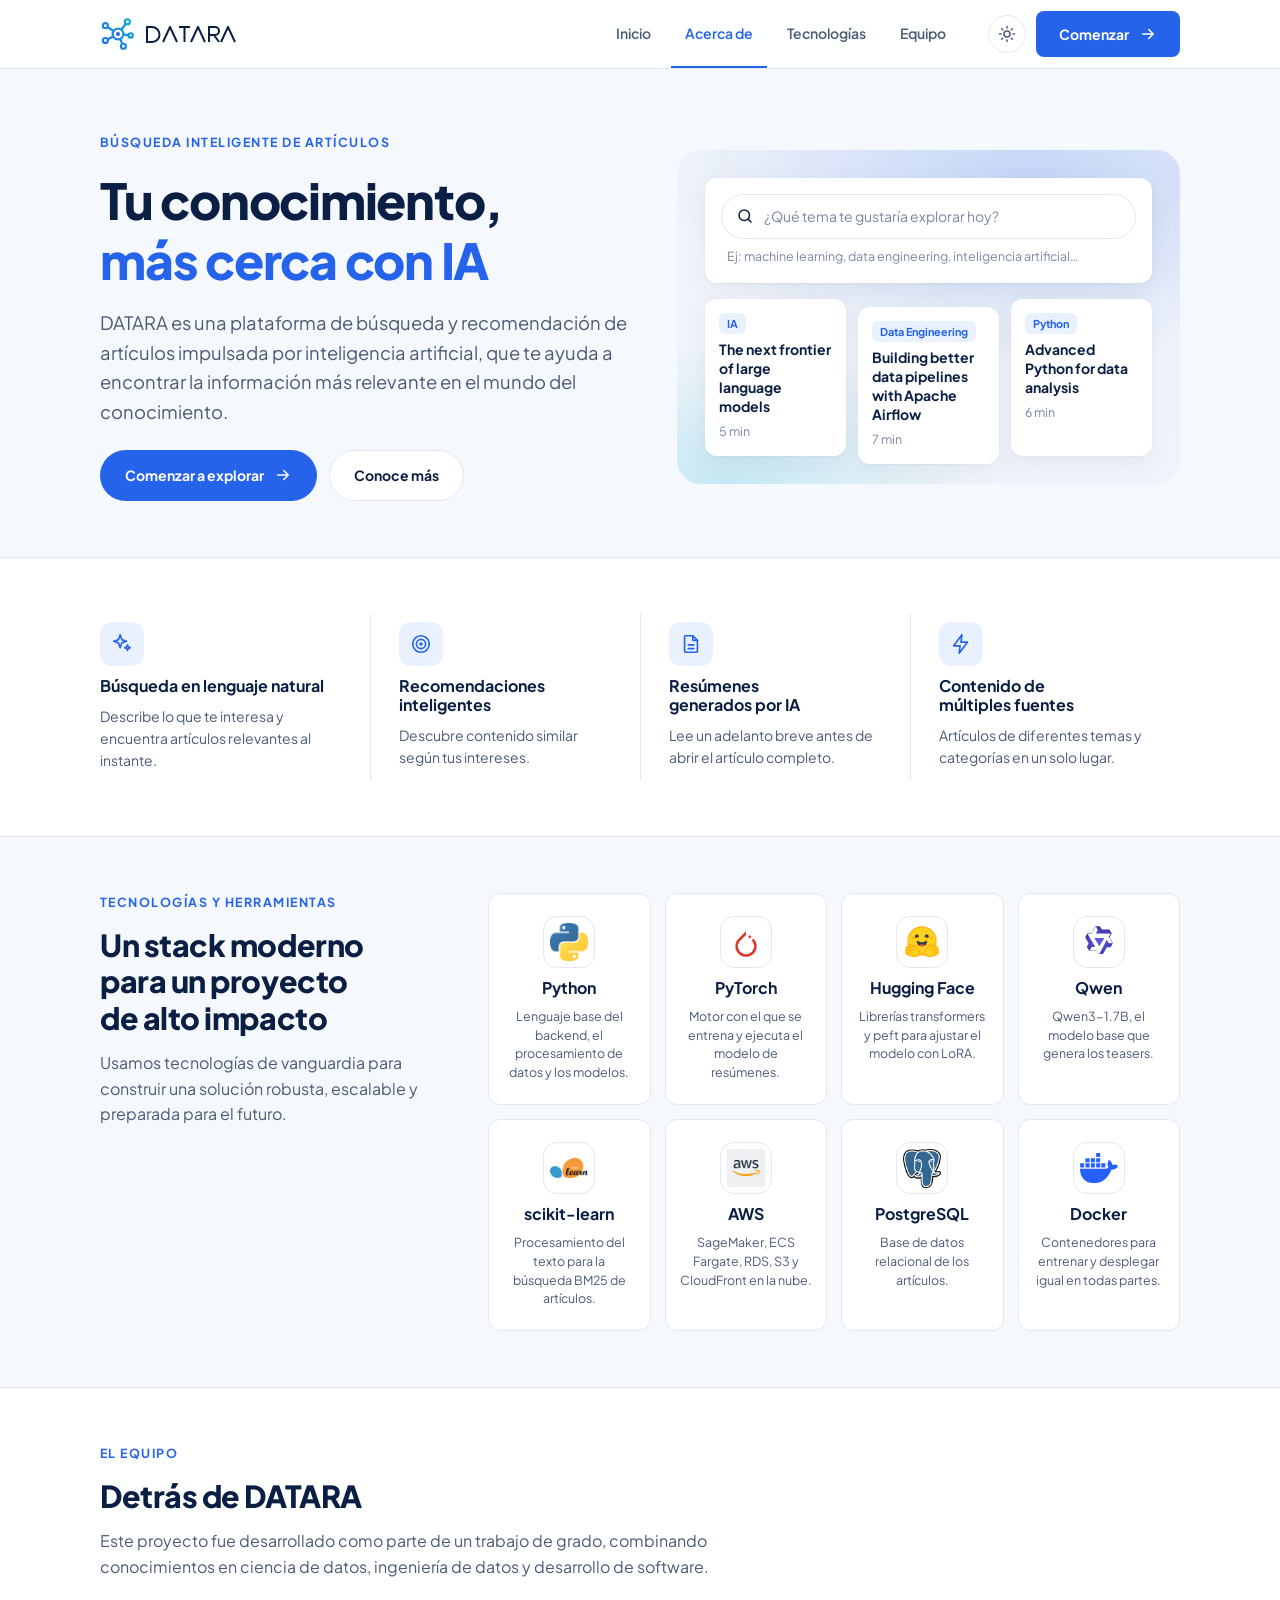
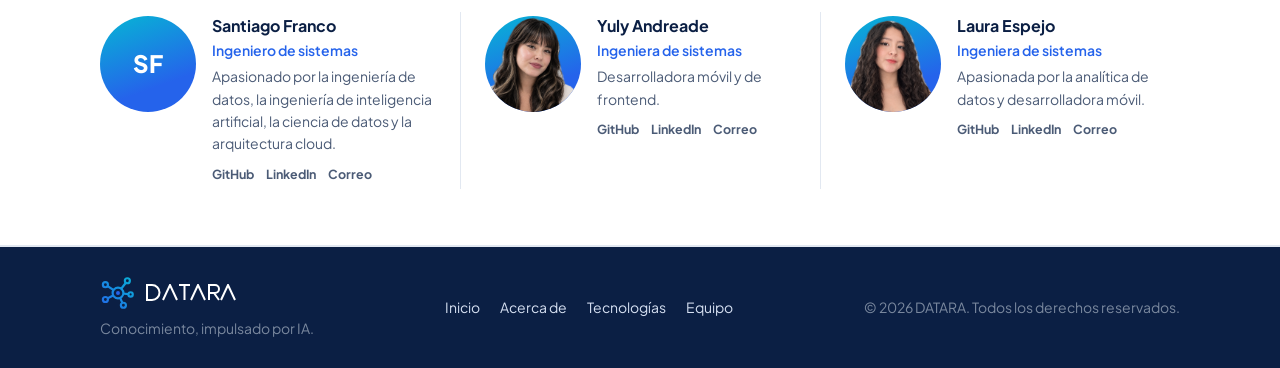
==== frontend/informacion.html @ cdea3075 "Nuevo frontend DATARA conectado a la API y backend adaptado a AWS Frontend (DATARA): - index.html, r" ====
<!doctype html>
<html lang="es">
<head>
  <meta charset="utf-8">
  <meta name="viewport" content="width=device-width, initial-scale=1, viewport-fit=cover">
  <title>DATARA · Más información</title>
  <meta name="description" content="Busca con lenguaje natural y recibe recomendaciones inteligentes basadas en IA.">
  <link rel="icon" href="assets/logo-datara.svg" type="image/svg+xml">
  <link rel="preconnect" href="https://fonts.googleapis.com">
  <link rel="preconnect" href="https://fonts.gstatic.com" crossorigin>
  <link rel="stylesheet" href="https://fonts.googleapis.com/css2?family=Plus+Jakarta+Sans:wght@400;500;600;700;800&display=swap">
  <link rel="stylesheet" href="styles.css?v=20261025-2">
</head>
<body>

  <!-- Degradado del logo (se reutiliza en todos los íconos de marca) -->
  <svg width="0" height="0" style="position:absolute" aria-hidden="true" focusable="false">
    <defs>
      <linearGradient id="datara-grad" gradientUnits="userSpaceOnUse" x1="0" y1="100" x2="100" y2="0">
        <stop offset="0" stop-color="#2563EB"/>
        <stop offset="1" stop-color="#06B6D4"/>
      </linearGradient>
    </defs>
  </svg>

  <!-- ===== Encabezado ===== -->
  <header class="site-header">
    <div class="container site-header__inner">
      <a class="brand" href="index.html" aria-label="DATARA, ir al inicio">
        <svg class="brand__icon" viewBox="0 0 100 100" aria-hidden="true">
          <path class="arm" d="M50 50 L15 27 M50 50 L15 68 M50 50 L65 84 M50 50 L85 54 M50 50 L76 16"/>
          <circle class="node" cx="15" cy="27" r="7"/>
          <circle class="node" cx="15" cy="68" r="7"/>
          <circle class="node" cx="65" cy="84" r="7"/>
          <circle class="node" cx="85" cy="54" r="6"/>
          <circle class="node" cx="76" cy="16" r="7"/>
          <circle class="node" cx="50" cy="50" r="15"/>
          <circle class="core" cx="50" cy="50" r="5.5"/>
        </svg>
        <svg class="brand__word" viewBox="0 0 180 34" aria-hidden="true">
          <path d="M2 2 H12 A15 15 0 0 1 12 32 H2 Z"/>
          <path d="M34 32 L48 2 L62 32"/>
          <path d="M66 2 H88 M77 2 V32"/>
          <path d="M90 32 L104 2 L118 32"/>
          <path d="M126 32 V2 H138 A8 8 0 0 1 138 18 H126 M136 18 L146 32"/>
          <path d="M150 32 L164 2 L178 32"/>
        </svg>
      </a>

      <nav class="info-nav" aria-label="Secciones">
        <a href="index.html">Inicio</a>
        <a href="#acerca" aria-current="page">Acerca de</a>
        <a href="#tecnologias">Tecnologías</a>
        <a href="#equipo">Equipo</a>
      </nav>

      <div class="header-actions">
        <button class="icon-btn" id="themeToggle" type="button" aria-label="Cambiar tema claro u oscuro">
          <svg viewBox="0 0 24 24" fill="none" stroke="currentColor" stroke-width="2" stroke-linecap="round" aria-hidden="true"><circle cx="12" cy="12" r="4"/><path d="M12 2v2M12 20v2M4.9 4.9l1.4 1.4M17.7 17.7l1.4 1.4M2 12h2M20 12h2M4.9 19.1l1.4-1.4M17.7 6.3l1.4-1.4"/></svg>
        </button>
        <a class="btn btn--primary" href="index.html">Comenzar <svg viewBox="0 0 24 24" fill="none" stroke="currentColor" stroke-width="2" stroke-linecap="round" stroke-linejoin="round" aria-hidden="true"><path d="M5 12h14M13 6l6 6-6 6"/></svg></a>
      </div>
    </div>
  </header>

  <main>
    <!-- ===== Hero ===== -->
    <section class="info-hero" id="acerca">
      <div class="container info-hero__grid">
        <div class="info-hero__copy">
          <span class="kicker">Búsqueda inteligente de artículos</span>
          <h1>Tu conocimiento, <span>más cerca con IA</span></h1>
          <p>DATARA es una plataforma de búsqueda y recomendación de artículos impulsada por inteligencia artificial, que te ayuda a encontrar la información más relevante en el mundo del conocimiento.</p>
          <div class="info-hero__cta">
            <a class="btn btn--primary" href="index.html">Comenzar a explorar <svg viewBox="0 0 24 24" fill="none" stroke="currentColor" stroke-width="2" stroke-linecap="round" stroke-linejoin="round" aria-hidden="true"><path d="M5 12h14M13 6l6 6-6 6"/></svg></a>
            <a class="btn btn--outline" href="#tecnologias">Conoce más</a>
          </div>
        </div>

        <div class="preview" aria-hidden="true">
          <div class="preview__search">
            <div class="preview__field"><svg viewBox="0 0 24 24" fill="none" stroke="currentColor" stroke-width="2" stroke-linecap="round" aria-hidden="true"><circle cx="11" cy="11" r="7"/><path d="m20 20-3.5-3.5"/></svg>¿Qué tema te gustaría explorar hoy?</div>
            <span class="preview__hint">Ej: machine learning, data engineering, inteligencia artificial…</span>
          </div>
          <div class="preview__cards">
            <div class="mini-card"><span class="mini-card__tag">IA</span><b>The next frontier of large language models</b><span>5 min</span></div>
            <div class="mini-card"><span class="mini-card__tag">Data Engineering</span><b>Building better data pipelines with Apache Airflow</b><span>7 min</span></div>
            <div class="mini-card"><span class="mini-card__tag">Python</span><b>Advanced Python for data analysis</b><span>6 min</span></div>
          </div>
        </div>
      </div>
    </section>

    <!-- ===== Características ===== -->
    <section class="band band--alt" aria-label="Características">
      <div class="container features">
        <div class="feature">
          <span class="feature__icon"><svg viewBox="0 0 24 24" fill="none" stroke="currentColor" stroke-width="1.8" stroke-linecap="round" stroke-linejoin="round" aria-hidden="true"><path d="M10 2l1.8 5.2L17 9l-5.2 1.8L10 16l-1.8-5.2L3 9l5.2-1.8zM18 13l.9 2.1L21 16l-2.1.9L18 19l-.9-2.1L15 16l2.1-.9z"/></svg></span>
          <h3>Búsqueda en lenguaje natural</h3>
          <p>Describe lo que te interesa y encuentra artículos relevantes al instante.</p>
        </div>
        <div class="feature">
          <span class="feature__icon"><svg viewBox="0 0 24 24" fill="none" stroke="currentColor" stroke-width="1.8" stroke-linecap="round" stroke-linejoin="round" aria-hidden="true"><circle cx="12" cy="12" r="9"/><circle cx="12" cy="12" r="5"/><circle cx="12" cy="12" r="1"/></svg></span>
          <h3>Recomendaciones inteligentes</h3>
          <p>Descubre contenido similar según tus intereses.</p>
        </div>
        <div class="feature">
          <span class="feature__icon"><svg viewBox="0 0 24 24" fill="none" stroke="currentColor" stroke-width="1.8" stroke-linecap="round" stroke-linejoin="round" aria-hidden="true"><path d="M14 3H6a1 1 0 0 0-1 1v16a1 1 0 0 0 1 1h12a1 1 0 0 0 1-1V8z"/><path d="M14 3v5h5M9 13h6M9 17h6"/></svg></span>
          <h3>Resúmenes generados por IA</h3>
          <p>Lee un adelanto breve antes de abrir el artículo completo.</p>
        </div>
        <div class="feature">
          <span class="feature__icon"><svg viewBox="0 0 24 24" fill="none" stroke="currentColor" stroke-width="1.8" stroke-linecap="round" stroke-linejoin="round" aria-hidden="true"><path d="M13 2 4 14h7l-1 8 9-12h-7z"/></svg></span>
          <h3>Contenido de múltiples fuentes</h3>
          <p>Artículos de diferentes temas y categorías en un solo lugar.</p>
        </div>
      </div>
    </section>

    <!-- ===== Tecnologías ===== -->
    <section class="band" id="tecnologias">
      <div class="container band__grid">
        <div class="band__intro">
          <span class="kicker">Tecnologías y herramientas</span>
          <h2>Un stack moderno para un proyecto de alto impacto</h2>
          <p>Usamos tecnologías de vanguardia para construir una solución robusta, escalable y preparada para el futuro.</p>
        </div>
        <div class="tech-grid">
          <div class="tech">
            <span class="tech__logo"><img src="assets/tecnologias/Python-logo-notext.svg.webp" alt="" width="40" height="40" loading="lazy"></span>
            <h3>Python</h3>
            <p>Lenguaje base del backend, el procesamiento de datos y los modelos.</p>
          </div>
          <div class="tech">
            <span class="tech__logo"><img src="assets/tecnologias/pytorch.webp" alt="" width="40" height="40" loading="lazy"></span>
            <h3>PyTorch</h3>
            <p>Motor con el que se entrena y ejecuta el modelo de resúmenes.</p>
          </div>
          <div class="tech">
            <span class="tech__logo"><img src="assets/tecnologias/hugging_face_0.png" alt="" width="40" height="40" loading="lazy"></span>
            <h3>Hugging Face</h3>
            <p>Librerías transformers y peft para ajustar el modelo con LoRA.</p>
          </div>
          <div class="tech">
            <span class="tech__logo"><img src="assets/tecnologias/Qwen_logo.svg.webp" alt="" width="40" height="40" loading="lazy"></span>
            <h3>Qwen</h3>
            <p>Qwen3-1.7B, el modelo base que genera los teasers.</p>
          </div>
          <div class="tech">
            <span class="tech__logo"><img src="assets/tecnologias/Scikit_learn_logo_small.svg.webp" alt="" width="40" height="40" loading="lazy"></span>
            <h3>scikit-learn</h3>
            <p>Procesamiento del texto para la búsqueda BM25 de artículos.</p>
          </div>
          <div class="tech">
            <span class="tech__logo"><img src="assets/tecnologias/aws-logo-png-svg.webp" alt="" width="40" height="40" loading="lazy"></span>
            <h3>AWS</h3>
            <p>SageMaker, ECS Fargate, RDS, S3 y CloudFront en la nube.</p>
          </div>
          <div class="tech">
            <span class="tech__logo"><img src="assets/tecnologias/Postgresql_elephant.svg.webp" alt="" width="40" height="40" loading="lazy"></span>
            <h3>PostgreSQL</h3>
            <p>Base de datos relacional de los artículos.</p>
          </div>
          <div class="tech">
            <span class="tech__logo"><img src="assets/tecnologias/docker-icon-logo.png" alt="" width="40" height="40" loading="lazy"></span>
            <h3>Docker</h3>
            <p>Contenedores para entrenar y desplegar igual en todas partes.</p>
          </div>
        </div>
      </div>
    </section>

    <!-- ===== Equipo ===== -->
    <section class="band band--alt" id="equipo">
      <div class="container band__grid band__grid--stack">
        <div class="band__intro">
          <span class="kicker">El equipo</span>
          <h2>Detrás de DATARA</h2>
          <p>Este proyecto fue desarrollado como parte de un trabajo de grado, combinando conocimientos en ciencia de datos, ingeniería de datos y desarrollo de software.</p>
        </div>
        <div class="team">
          <div class="member">
            <div class="member__photo member__photo--initials" aria-hidden="true">SF</div>
            <div class="member__body">
              <h3>Santiago Franco</h3>
              <span class="member__role">Ingeniero de sistemas</span>
              <p>Apasionado por la ingeniería de datos, la ingeniería de inteligencia artificial, la ciencia de datos y la arquitectura cloud.</p>
              <div class="member__links">
                <a href="#">GitHub</a><a href="#">LinkedIn</a><a href="#">Correo</a>
              </div>
            </div>
          </div>
          <div class="member">
            <div class="member__photo"><img src="assets/equipo/integrante-1.png" alt="Foto de Yuly Andreade" loading="lazy"></div>
            <div class="member__body">
              <h3>Yuly Andreade</h3>
              <span class="member__role">Ingeniera de sistemas</span>
              <p>Desarrolladora móvil y de frontend.</p>
              <div class="member__links">
                <a href="#">GitHub</a><a href="#">LinkedIn</a><a href="#">Correo</a>
              </div>
            </div>
          </div>
          <div class="member">
            <div class="member__photo"><img src="assets/equipo/integrante-2.png" alt="Foto de Laura Espejo" loading="lazy"></div>
            <div class="member__body">
              <h3>Laura Espejo</h3>
              <span class="member__role">Ingeniera de sistemas</span>
              <p>Apasionada por la analítica de datos y desarrolladora móvil.</p>
              <div class="member__links">
                <a href="#">GitHub</a><a href="#">LinkedIn</a><a href="#">Correo</a>
              </div>
            </div>
          </div>
        </div>
      </div>
    </section>
  </main>

  <footer class="site-footer site-footer--dark">
    <div class="container site-footer__inner">
      <div>
      <a class="brand" href="index.html" aria-label="DATARA, ir al inicio">
        <svg class="brand__icon" viewBox="0 0 100 100" aria-hidden="true">
          <path class="arm" d="M50 50 L15 27 M50 50 L15 68 M50 50 L65 84 M50 50 L85 54 M50 50 L76 16"/>
          <circle class="node" cx="15" cy="27" r="7"/>
          <circle class="node" cx="15" cy="68" r="7"/>
          <circle class="node" cx="65" cy="84" r="7"/>
          <circle class="node" cx="85" cy="54" r="6"/>
          <circle class="node" cx="76" cy="16" r="7"/>
          <circle class="node" cx="50" cy="50" r="15"/>
          <circle class="core" cx="50" cy="50" r="5.5"/>
        </svg>
        <svg class="brand__word" viewBox="0 0 180 34" aria-hidden="true">
          <path d="M2 2 H12 A15 15 0 0 1 12 32 H2 Z"/>
          <path d="M34 32 L48 2 L62 32"/>
          <path d="M66 2 H88 M77 2 V32"/>
          <path d="M90 32 L104 2 L118 32"/>
          <path d="M126 32 V2 H138 A8 8 0 0 1 138 18 H126 M136 18 L146 32"/>
          <path d="M150 32 L164 2 L178 32"/>
        </svg>
      </a>
        <p>Conocimiento, impulsado por IA.</p>
      </div>
      <nav class="footer-links" aria-label="Pie de página">
        <a href="index.html">Inicio</a>
        <a href="#acerca">Acerca de</a>
        <a href="#tecnologias">Tecnologías</a>
        <a href="#equipo">Equipo</a>
      </nav>
      <p>© 2026 DATARA. Todos los derechos reservados.</p>
    </div>
  </footer>

  <script src="script.js?v=20261025-2"></script>
</body>
</html>
---- frontend/styles.css ----
/* =========================================================
   DATARA · Intelligent Search & Knowledge Discovery
   Hoja de estilos compartida por todas las páginas
   ========================================================= */

/* ---------- 1. Tokens de marca ---------- */
:root {
  /* Colores de marca */
  --primary: #2563EB;
  --primary-hover: #1D4FD1;
  --navy: #0B1F44;
  --cyan: #06B6D4;
  --gray: #E5E7EB;

  /* Superficies y texto (tema claro) */
  --bg: #F5F8FC;
  --surface: #FFFFFF;
  --surface-2: #F0F4FA;
  --text: #0B1F44;
  --text-2: #4B5B76;
  --text-3: #7A889E;
  --border: #E2E8F1;
  --primary-soft: #EAF1FE;
  --primary-soft-border: #D3E1FC;
  --match: #15803D;
  --match-soft: #E7F6EC;
  --danger: #B91C1C;
  --shadow: 0 1px 2px rgba(11, 31, 68, .04), 0 8px 24px rgba(11, 31, 68, .06);

  /* Tipografía */
  --font: "Plus Jakarta Sans", "Segoe UI", system-ui, -apple-system, sans-serif;
  --fs-xs: .78rem;
  --fs-sm: .875rem;
  --fs-base: 1rem;
  --fs-lg: 1.15rem;
  --fs-xl: 1.4rem;
  --fs-2xl: clamp(1.9rem, 4.2vw, 2.8rem);

  /* Forma */
  --radius-sm: 8px;
  --radius: 12px;
  --radius-lg: 16px;
  --radius-pill: 999px;
  --container: 1120px;
}

/* Tema oscuro: por preferencia del sistema o por el botón */
@media (prefers-color-scheme: dark) {
  :root:not([data-theme="light"]) {
    --bg: #071530;
    --surface: #0D2047;
    --surface-2: #112957;
    --text: #EEF3FB;
    --text-2: #AFBCD4;
    --text-3: #8191AE;
    --border: #1B3366;
    --primary-soft: #14306B;
    --primary-soft-border: #234489;
    --match: #4ADE80;
    --match-soft: #10352A;
    --danger: #F87171;
    --shadow: 0 1px 2px rgba(0, 0, 0, .2), 0 8px 24px rgba(0, 0, 0, .25);
    color-scheme: dark;
  }
}
:root[data-theme="dark"] {
  --bg: #071530;
  --surface: #0D2047;
  --surface-2: #112957;
  --text: #EEF3FB;
  --text-2: #AFBCD4;
  --text-3: #8191AE;
  --border: #1B3366;
  --primary-soft: #14306B;
  --primary-soft-border: #234489;
  --match: #4ADE80;
  --match-soft: #10352A;
  --danger: #F87171;
  --shadow: 0 1px 2px rgba(0, 0, 0, .2), 0 8px 24px rgba(0, 0, 0, .25);
  color-scheme: dark;
}

/* ---------- 2. Base ---------- */
*, *::before, *::after { box-sizing: border-box; }

body {
  margin: 0;
  font-family: var(--font);
  font-size: var(--fs-base);
  line-height: 1.6;
  color: var(--text);
  background: var(--bg);
  -webkit-font-smoothing: antialiased;
}

h1, h2, h3 { margin: 0; line-height: 1.2; text-wrap: balance; color: var(--text); }
p { margin: 0; }
a { color: var(--primary); text-decoration: none; }
a:hover { text-decoration: underline; }
button { font: inherit; cursor: pointer; }
:focus-visible { outline: 3px solid var(--cyan); outline-offset: 2px; border-radius: 6px; }
[hidden] { display: none !important; }

.container {
  width: 100%;
  max-width: var(--container);
  margin: 0 auto;
  padding-left: max(20px, env(safe-area-inset-left, 0px));
  padding-right: max(20px, env(safe-area-inset-right, 0px));
}

.visually-hidden {
  position: absolute; width: 1px; height: 1px; overflow: hidden;
  clip: rect(0 0 0 0); white-space: nowrap;
}

/* ---------- 3. Logo ---------- */
.brand { display: inline-flex; align-items: center; gap: 10px; color: var(--text); }
.brand:hover { text-decoration: none; }
.brand__icon { width: 36px; height: 36px; flex: none; }
.brand__icon .node { fill: var(--surface); stroke: url(#datara-grad); stroke-width: 6; }
.brand__icon .arm { stroke: url(#datara-grad); stroke-width: 6; }
.brand__icon .core { fill: var(--primary); }
.brand__word { height: 17px; width: auto; }
.brand__word path { fill: none; stroke: currentColor; stroke-width: 4; }

/* ---------- 4. Encabezado (reemplaza la barra lateral) ---------- */
.site-header {
  position: sticky;
  top: 0;
  z-index: 20;
  background: color-mix(in srgb, var(--surface) 88%, transparent);
  backdrop-filter: saturate(160%) blur(10px);
  border-bottom: 1px solid var(--border);
}
.site-header__inner {
  display: flex;
  align-items: center;
  gap: 28px;
  min-height: 68px;
}
.main-nav { display: flex; gap: 4px; flex: 1; overflow-x: auto; scrollbar-width: none; }
.main-nav a {
  display: inline-flex; align-items: center; gap: 8px;
  padding: 8px 14px;
  border-radius: var(--radius-sm);
  color: var(--text-2);
  font-size: var(--fs-sm);
  font-weight: 600;
  white-space: nowrap;
}
.main-nav a:hover { background: var(--surface-2); color: var(--text); text-decoration: none; }
.main-nav a[aria-current="page"] { background: var(--primary-soft); color: var(--primary); }
.main-nav svg { width: 17px; height: 17px; }

.header-actions { display: flex; align-items: center; gap: 10px; }
.icon-btn {
  width: 38px; height: 38px;
  display: grid; place-items: center;
  border: 1px solid var(--border);
  border-radius: 50%;
  background: var(--surface);
  color: var(--text-2);
}
.icon-btn:hover { color: var(--primary); border-color: var(--primary-soft-border); }
.icon-btn svg { width: 18px; height: 18px; }
.avatar {
  width: 38px; height: 38px; border-radius: 50%;
  display: grid; place-items: center;
  background: linear-gradient(135deg, var(--primary), var(--cyan));
  color: #FFFFFF;
  font-size: var(--fs-sm);
  font-weight: 700;
}

/* ---------- 5. Hero y buscador ---------- */
.hero { text-align: center; padding-block: 64px 40px; }
.hero__inner { display: flex; flex-direction: column; align-items: center; gap: 18px; }
.eyebrow {
  display: inline-block;
  padding: 4px 12px;
  border-radius: var(--radius-pill);
  background: var(--primary-soft);
  color: var(--primary);
  font-size: var(--fs-xs);
  font-weight: 700;
  letter-spacing: .02em;
}
.hero h1 { font-size: var(--fs-2xl); font-weight: 800; letter-spacing: -.02em; max-width: 18ch; }
.hero h1 span { color: var(--primary); }
.hero__lead { color: var(--text-2); font-size: var(--fs-lg); max-width: 46ch; }

.search {
  display: flex; align-items: center; gap: 10px;
  width: 100%; max-width: 640px;
  padding: 8px 8px 8px 18px;
  background: var(--surface);
  border: 1px solid var(--border);
  border-radius: var(--radius);
  box-shadow: var(--shadow);
}
.search:focus-within { border-color: var(--primary); }
.search svg { width: 20px; height: 20px; color: var(--text-3); flex: none; }
.search input {
  flex: 1; min-width: 0;
  border: 0; outline: 0; background: transparent;
  font: inherit; color: var(--text);
  padding-block: 8px;
}
.search input::placeholder { color: var(--text-3); }
.search--compact { max-width: none; box-shadow: none; }

.btn {
  display: inline-flex; align-items: center; justify-content: center; gap: 10px;
  padding: 11px 22px;
  border-radius: var(--radius-sm);
  border: 1px solid transparent;
  font-weight: 700;
  font-size: var(--fs-sm);
  white-space: nowrap;
}
.btn:hover { text-decoration: none; }
.btn svg { width: 18px; height: 18px; flex: none; }
.btn--primary { background: var(--primary); color: #FFFFFF; }
.btn--primary:hover { background: var(--primary-hover); }
.btn--soft { background: var(--primary-soft); border-color: var(--primary-soft-border); color: var(--primary); }
.btn--soft:hover { border-color: var(--primary); }
.btn--outline { background: var(--surface); border-color: var(--border); color: var(--text); }
.btn--outline:hover { border-color: var(--text-3); }

.chips { display: flex; flex-wrap: wrap; gap: 8px; justify-content: center; }
.chip {
  padding: 6px 14px;
  border-radius: var(--radius-pill);
  background: var(--surface);
  border: 1px solid var(--border);
  color: var(--text-2);
  font-size: var(--fs-sm);
  font-weight: 500;
}
.chip:hover { border-color: var(--primary); color: var(--primary); text-decoration: none; }
.chip.is-active { background: var(--primary); border-color: var(--primary); color: #FFFFFF; }

/* ---------- 6. Secciones ---------- */
.section { padding-block: 24px 64px; }
.section__head {
  display: flex; justify-content: space-between; align-items: baseline; gap: 16px;
  margin-bottom: 20px;
}
.section__head h2 { font-size: var(--fs-xl); font-weight: 700; }
.link-more { font-size: var(--fs-sm); font-weight: 700; white-space: nowrap; }

/* ---------- 7. Tarjeta de artículo (sin imagen) ---------- */
.card-grid {
  display: grid;
  grid-template-columns: repeat(auto-fill, minmax(320px, 1fr));
  align-items: start;
  gap: 20px;
}
.card-list { display: flex; flex-direction: column; gap: 16px; }

.article-card {
  display: flex; flex-direction: column; gap: 14px;
  padding: 24px;
  background: var(--surface);
  border: 1px solid var(--border);
  border-radius: var(--radius-lg);
  box-shadow: var(--shadow);
  min-width: 0;
  transition: border-color .2s, transform .2s;
}
.article-card:hover { border-color: var(--primary-soft-border); transform: translateY(-2px); }

.article-card__meta { display: flex; align-items: center; gap: 10px; flex-wrap: wrap; }
.source {
  display: inline-flex; align-items: center; gap: 8px;
  padding: 4px 12px 4px 5px;
  border-radius: var(--radius-pill);
  background: var(--primary-soft);
  color: var(--primary);
  font-size: var(--fs-sm);
  font-weight: 700;
}
.source__mark {
  width: 22px; height: 22px; border-radius: 5px;
  display: grid; place-items: center;
  background: var(--primary); color: #FFFFFF;
  font-family: Georgia, "Times New Roman", serif;
  font-size: .8rem; font-weight: 700;
}
.dot-sep { width: 4px; height: 4px; border-radius: 50%; background: var(--text-3); }
.read-time { font-size: var(--fs-sm); color: var(--text-2); }
.match {
  margin-left: auto;
  display: inline-flex; align-items: center; gap: 6px;
  padding: 4px 12px;
  border-radius: var(--radius-pill);
  background: var(--match-soft);
  color: var(--match);
  font-size: var(--fs-sm);
  font-weight: 700;
  white-space: nowrap;
}
.match svg { width: 15px; height: 15px; }

.article-card__title { font-size: var(--fs-xl); font-weight: 800; letter-spacing: -.01em; }
.article-card__title a { color: inherit; }
.article-card__desc { color: var(--text-2); }

.tags { display: flex; flex-wrap: wrap; gap: 8px; }
.tag {
  padding: 4px 12px;
  border-radius: var(--radius-pill);
  background: var(--surface-2);
  color: var(--text-2);
  font-size: var(--fs-sm);
}
.tag::before { content: "# "; color: var(--text-3); }

.article-card__actions {
  display: flex;
  flex-wrap: wrap;
  gap: 10px;
  padding-top: 18px;
  margin-top: auto;
  border-top: 1px solid var(--border);
}
.article-card__actions .btn { flex: 1 1 auto; padding-inline: 14px; }

/* Resumen generado por el modelo de teasers */
.summary {
  display: flex; flex-direction: column; gap: 8px;
  padding: 16px;
  border-radius: var(--radius);
  background: var(--primary-soft);
  border: 1px solid var(--primary-soft-border);
}
.summary__label {
  display: flex; align-items: center; gap: 8px;
  color: var(--primary);
  font-size: var(--fs-sm);
  font-weight: 700;
}
.summary__label svg { width: 16px; height: 16px; }
.summary__text { color: var(--text); font-size: var(--fs-sm); line-height: 1.7; }
.summary.is-loading .summary__text { color: var(--text-3); }
.summary.is-loading .summary__label::after {
  content: "";
  width: 14px; height: 14px;
  border: 2px solid var(--primary-soft-border);
  border-top-color: var(--primary);
  border-radius: 50%;
  animation: spin .8s linear infinite;
}
@keyframes spin { to { transform: rotate(360deg); } }

/* Variante horizontal para la lista de resultados */
.article-card--row .article-card__actions .btn { flex: 0 0 auto; }
.article-card--row .article-card__title { font-size: var(--fs-lg); }

/* ---------- 8. Página de resultados ---------- */
.results-head { padding-block: 32px 8px; display: flex; flex-direction: column; gap: 20px; }
.results-head h1 { font-size: var(--fs-xl); font-weight: 800; }
.results-count { color: var(--text-2); font-size: var(--fs-sm); }

/* Filtros en barra horizontal (sin columna lateral) */
.filters {
  display: flex; flex-wrap: wrap; align-items: center; gap: 10px 24px;
  padding: 14px 18px;
  background: var(--surface);
  border: 1px solid var(--border);
  border-radius: var(--radius);
}
.filter-group { display: flex; align-items: center; gap: 8px; flex-wrap: wrap; }
.filter-group__label {
  font-size: var(--fs-xs); font-weight: 700;
  text-transform: uppercase; letter-spacing: .06em;
  color: var(--text-3);
}
.filters .chip { font-size: var(--fs-xs); padding: 5px 12px; }

.related {
  display: flex; flex-wrap: wrap; align-items: center; gap: 8px;
  margin-top: 28px;
}
.related .filter-group__label { margin-right: 4px; }

/* ---------- 9. Página de artículo ---------- */
.article-page { padding-block: 32px 64px; }
.article-wrap { max-width: 760px; margin: 0 auto; display: flex; flex-direction: column; gap: 24px; }
.back-link { display: inline-flex; align-items: center; gap: 6px; font-size: var(--fs-sm); font-weight: 600; color: var(--text-2); }
.back-link svg { width: 16px; height: 16px; }
.article-wrap h1 { font-size: var(--fs-2xl); font-weight: 800; letter-spacing: -.02em; }

.article-facts {
  display: flex; flex-wrap: wrap; gap: 12px 28px;
  padding-block: 16px;
  border-block: 1px solid var(--border);
  font-size: var(--fs-sm);
}
.fact { display: flex; flex-direction: column; }
.fact__k { color: var(--text-3); font-size: var(--fs-xs); font-weight: 700; text-transform: uppercase; letter-spacing: .06em; }
.fact__v { font-weight: 600; }

.author { display: flex; align-items: center; gap: 12px; flex-wrap: wrap; }
.author__info { display: flex; flex-direction: column; font-size: var(--fs-sm); margin-right: auto; }
.author__info span { color: var(--text-3); }

.prose { display: flex; flex-direction: column; gap: 16px; color: var(--text-2); line-height: 1.8; }
.prose h2 { font-size: var(--fs-xl); font-weight: 700; margin-top: 12px; }
.prose h3 { font-size: var(--fs-lg); font-weight: 700; }

.similar { margin-top: 24px; }

/* ---------- 9b. Página de información ---------- */
.btn--info { margin-top: 6px; border-radius: var(--radius-pill); }

.kicker {
  font-size: var(--fs-xs);
  font-weight: 700;
  letter-spacing: .12em;
  text-transform: uppercase;
  color: var(--primary);
}

/* Encabezado propio de la página de información */
.info-nav { display: flex; gap: 6px; flex: 1; justify-content: flex-end; }
.info-nav a {
  padding: 22px 14px;
  color: var(--text-2);
  font-size: var(--fs-sm);
  font-weight: 600;
  border-bottom: 2px solid transparent;
}
.info-nav a:hover { color: var(--text); text-decoration: none; }
.info-nav a[aria-current="page"] { color: var(--primary); border-bottom-color: var(--primary); }

/* Hero */
.info-hero { padding-block: 64px 56px; }
.info-hero__grid {
  display: grid;
  grid-template-columns: 1.05fr 1fr;
  gap: 48px;
  align-items: center;
}
.info-hero__grid > * { min-width: 0; }
.info-hero__copy { display: flex; flex-direction: column; gap: 18px; }
.info-hero h1 { font-size: clamp(2rem, 4.6vw, 3.1rem); font-weight: 800; letter-spacing: -.025em; }
.info-hero h1 span { color: var(--primary); display: block; }
.info-hero p { color: var(--text-2); font-size: var(--fs-lg); }
.info-hero__cta { display: flex; flex-wrap: wrap; gap: 12px; margin-top: 6px; }
.info-hero__cta .btn { border-radius: var(--radius-pill); padding: 13px 24px; }

/* Ilustración del hero: buscador + mini tarjetas */
.preview {
  position: relative;
  display: flex; flex-direction: column; gap: 16px;
  padding: 28px;
  border-radius: 24px;
  background:
    radial-gradient(120% 90% at 70% 10%, color-mix(in srgb, var(--primary) 22%, transparent), transparent 60%),
    radial-gradient(80% 70% at 10% 100%, color-mix(in srgb, var(--cyan) 18%, transparent), transparent 60%),
    var(--surface-2);
}
.preview__search {
  display: flex; flex-direction: column; gap: 8px;
  padding: 16px;
  background: var(--surface);
  border-radius: var(--radius);
  box-shadow: var(--shadow);
}
.preview__field {
  display: flex; align-items: center; gap: 10px;
  padding: 10px 14px;
  border: 1px solid var(--border);
  border-radius: var(--radius-pill);
  color: var(--text-3);
  font-size: var(--fs-sm);
}
.preview__field svg { width: 18px; height: 18px; color: var(--text); }
.preview__hint { font-size: var(--fs-xs); color: var(--text-3); padding-left: 6px; }
.preview__cards { display: grid; grid-template-columns: repeat(3, 1fr); gap: 12px; }
.mini-card {
  display: flex; flex-direction: column; gap: 6px;
  padding: 14px;
  background: var(--surface);
  border-radius: var(--radius);
  box-shadow: var(--shadow);
  min-width: 0;
}
.mini-card:nth-child(2) { transform: translateY(8px); }
.mini-card__tag {
  align-self: flex-start;
  padding: 2px 8px;
  border-radius: 6px;
  background: var(--primary-soft);
  color: var(--primary);
  font-size: .68rem;
  font-weight: 700;
}
.mini-card b { font-size: var(--fs-sm); line-height: 1.35; }
.mini-card span:last-child { font-size: var(--fs-xs); color: var(--text-3); }

/* Bandas de sección */
.band { padding-block: 56px; }
.band--alt { background: var(--surface); border-block: 1px solid var(--border); }
.band__grid {
  display: grid;
  grid-template-columns: minmax(240px, 340px) 1fr;
  gap: 48px;
  align-items: start;
}
.band__grid > * { min-width: 0; }
.band__grid--stack { grid-template-columns: 1fr; gap: 32px; }
.band__grid--stack .band__intro { max-width: 640px; }
.band__intro { display: flex; flex-direction: column; gap: 14px; }
.band__intro h2 { font-size: clamp(1.5rem, 2.8vw, 1.9rem); font-weight: 800; letter-spacing: -.015em; }
.band__intro p { color: var(--text-2); }

/* Características */
.features {
  display: grid;
  grid-template-columns: repeat(4, 1fr);
}
.feature {
  display: flex; flex-direction: column; gap: 10px;
  padding: 8px 28px;
  border-left: 1px solid var(--border);
}
.feature:first-child { border-left: 0; padding-left: 0; }
.feature__icon {
  width: 44px; height: 44px;
  display: grid; place-items: center;
  border-radius: 12px;
  background: var(--primary-soft);
  color: var(--primary);
}
.feature__icon svg { width: 22px; height: 22px; }
.feature h3 { font-size: var(--fs-base); font-weight: 700; }
.feature p { font-size: var(--fs-sm); color: var(--text-2); }

/* Tecnologías */
.tech-grid {
  display: grid;
  grid-template-columns: repeat(4, 1fr);
  gap: 14px;
}
.tech {
  display: flex; flex-direction: column; align-items: center; gap: 10px;
  padding: 22px 14px;
  text-align: center;
  background: var(--surface);
  border: 1px solid var(--border);
  border-radius: var(--radius);
  transition: border-color .2s, transform .2s;
}
.tech:hover { border-color: var(--primary-soft-border); transform: translateY(-2px); }
/* Distintivo tipográfico; se puede reemplazar por el logo oficial de cada tecnología */
.tech__mark {
  width: 52px; height: 52px;
  display: grid; place-items: center;
  border-radius: 14px;
  color: #FFFFFF;
  font-weight: 800;
  font-size: .95rem;
  letter-spacing: -.01em;
  background: var(--mark, var(--primary));
}
/* Logo oficial de cada tecnología (assets/tecnologias) sobre fondo blanco en ambos temas,
   porque algunos logos no tienen transparencia */
.tech__logo {
  width: 52px; height: 52px;
  display: grid; place-items: center;
  padding: 6px;
  border-radius: 14px;
  background: #FFFFFF;
  border: 1px solid var(--border);
}
.tech__logo img { width: 100%; height: 100%; object-fit: contain; }
.tech h3 { font-size: var(--fs-base); font-weight: 700; }
.tech p { font-size: var(--fs-xs); color: var(--text-2); line-height: 1.5; }

/* Equipo */
.team {
  display: grid;
  grid-template-columns: repeat(3, 1fr);
}
.member {
  display: flex; gap: 16px; align-items: flex-start;
  padding: 4px 24px;
  border-left: 1px solid var(--border);
}
.member:first-child { border-left: 0; padding-left: 0; }
.member__photo {
  width: 96px; height: 96px; flex: none;
  border-radius: 50%;
  overflow: hidden;
  background: linear-gradient(160deg, var(--cyan), var(--primary) 70%);
}
.member__photo img { width: 100%; height: 100%; object-fit: cover; object-position: center top; display: block; }
.member__photo--initials {
  display: grid; place-items: center;
  color: #FFFFFF; font-weight: 800; font-size: 1.5rem;
}
.member__body { display: flex; flex-direction: column; gap: 4px; min-width: 0; }
.member__body h3 { font-size: var(--fs-base); font-weight: 700; }
.member__role { font-size: var(--fs-sm); color: var(--primary); font-weight: 600; }
.member__body p { font-size: var(--fs-sm); color: var(--text-2); }
.member__links { display: flex; gap: 12px; margin-top: 6px; flex-wrap: wrap; }
.member__links a { font-size: var(--fs-xs); font-weight: 700; color: var(--text-2); }
.member__links a:hover { color: var(--primary); }

/* Pie oscuro de la página de información */
.site-footer--dark { background: var(--navy); border-top: 0; padding-block: 36px; }
.site-footer--dark .brand { color: #FFFFFF; }
.site-footer--dark .brand__icon .node { fill: var(--navy); }
.site-footer--dark p { color: #9FB0CF; }
.footer-links { display: flex; gap: 20px; flex-wrap: wrap; }
.footer-links a { color: #D6E0F2; font-size: var(--fs-sm); }

@media (max-width: 960px) {
  .info-hero__grid, .band__grid { grid-template-columns: 1fr; gap: 32px; }
  .features { grid-template-columns: repeat(2, 1fr); row-gap: 28px; }
  .feature:nth-child(3) { border-left: 0; padding-left: 0; }
  .team { grid-template-columns: 1fr; gap: 24px; }
  .member, .member:first-child { border-left: 0; padding-left: 0; }
}
@media (max-width: 760px) {
  .info-nav { display: none; }
  .tech-grid { grid-template-columns: repeat(2, 1fr); }
}
@media (max-width: 520px) {
  .features { grid-template-columns: 1fr; }
  .feature { border-left: 0; padding-left: 0; }
  .preview { padding: 18px; }
  .preview__cards { grid-template-columns: 1fr; }
  .mini-card:nth-child(2) { transform: none; }
}

/* ---------- 10. Pie ---------- */
.site-footer { border-top: 1px solid var(--border); padding-block: 28px; }
.site-footer__inner { display: flex; justify-content: space-between; align-items: center; gap: 16px; flex-wrap: wrap; }
.site-footer p { color: var(--text-3); font-size: var(--fs-sm); }

/* ---------- 11. Responsive ---------- */
@media (max-width: 860px) {
  .site-header__inner { flex-wrap: wrap; gap: 8px 16px; padding-block: 10px; }
  .main-nav { order: 3; flex-basis: 100%; }
  .header-actions { margin-left: auto; }
}
@media (max-width: 560px) {
  .hero { padding-block: 40px 28px; }
  .search { flex-wrap: wrap; padding: 10px 10px 10px 14px; }
  .search .btn { width: 100%; }
  .card-grid { grid-template-columns: 1fr; }
  .article-card { padding: 18px; }
  .article-card__actions .btn,
  .article-card--row .article-card__actions .btn { flex: 1 1 100%; }
  .match { margin-left: 0; }
}
@media (prefers-reduced-motion: reduce) {
  *, *::before, *::after { animation: none !important; transition: none !important; }
}

/* ---------- Estados con datos de la API: carga, vacío, error y paginación ---------- */
.state {
  grid-column: 1 / -1;
  display: flex; flex-direction: column; align-items: center; gap: 10px;
  padding: 40px 16px;
  text-align: center;
  color: var(--text-2);
  background: var(--surface);
  border: 1px dashed var(--border);
  border-radius: var(--radius-lg);
}
.state h3 { font-size: var(--fs-lg); }
.state--error h3 { color: var(--danger); }
.spinner {
  width: 24px; height: 24px;
  border: 3px solid var(--primary-soft-border);
  border-top-color: var(--primary);
  border-radius: 50%;
  animation: spin .8s linear infinite;
}
.summary.is-error .summary__text { color: var(--danger); }
.load-more { display: flex; justify-content: center; margin-top: 24px; }
.btn:disabled { opacity: .6; cursor: wait; }
a.tag { text-decoration: none; }
a.tag:hover { color: var(--primary); }
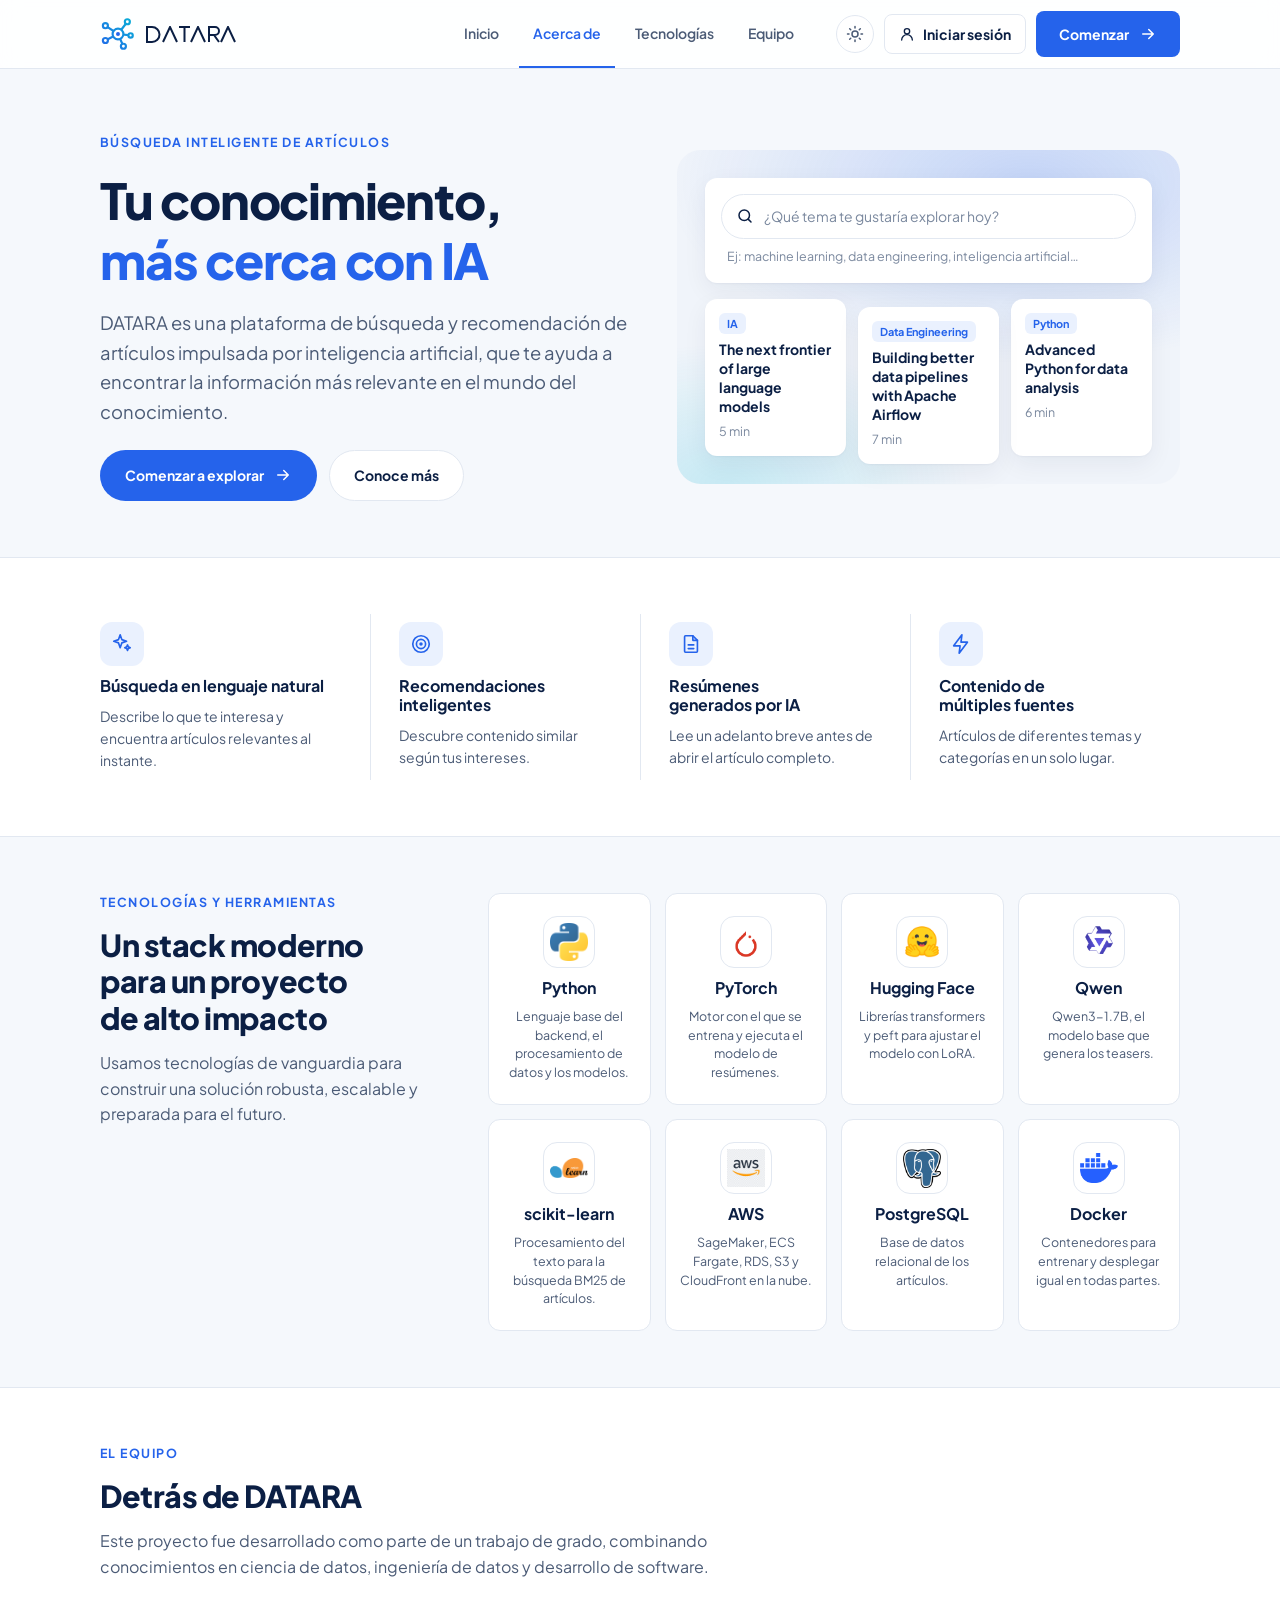
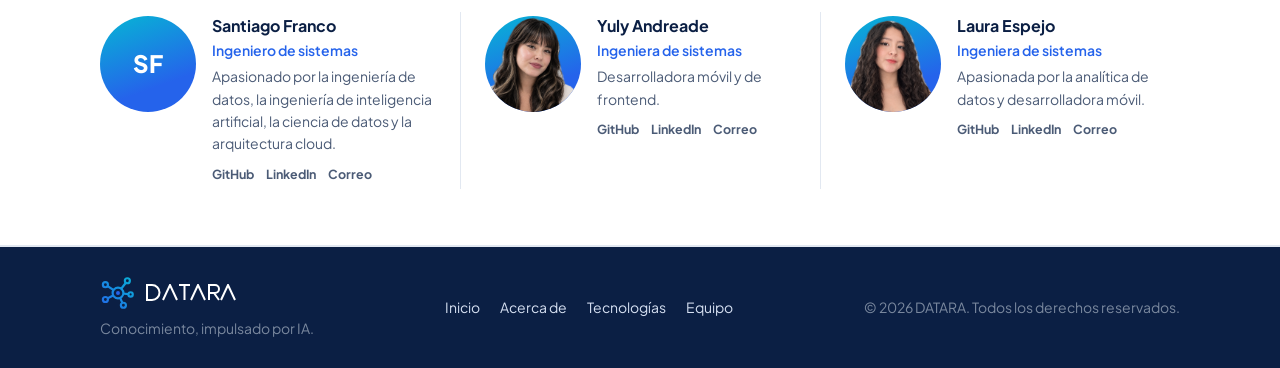
==== commit 5c649c58: "Modulo opcional de inicio de sesion con cuentas de usuario - Tabla app.app_user (esquema propio, sin" ====
--- a/frontend/informacion.html
+++ b/frontend/informacion.html
@@ -9,7 +9,7 @@
   <link rel="preconnect" href="https://fonts.googleapis.com">
   <link rel="preconnect" href="https://fonts.gstatic.com" crossorigin>
   <link rel="stylesheet" href="https://fonts.googleapis.com/css2?family=Plus+Jakarta+Sans:wght@400;500;600;700;800&display=swap">
-  <link rel="stylesheet" href="styles.css?v=20261025-2">
+  <link rel="stylesheet" href="styles.css?v=20261103-1">
 </head>
 <body>
 
@@ -58,6 +58,7 @@
         <button class="icon-btn" id="themeToggle" type="button" aria-label="Cambiar tema claro u oscuro">
           <svg viewBox="0 0 24 24" fill="none" stroke="currentColor" stroke-width="2" stroke-linecap="round" aria-hidden="true"><circle cx="12" cy="12" r="4"/><path d="M12 2v2M12 20v2M4.9 4.9l1.4 1.4M17.7 17.7l1.4 1.4M2 12h2M20 12h2M4.9 19.1l1.4-1.4M17.7 6.3l1.4-1.4"/></svg>
         </button>
+        <div class="account" id="account"></div>
         <a class="btn btn--primary" href="index.html">Comenzar <svg viewBox="0 0 24 24" fill="none" stroke="currentColor" stroke-width="2" stroke-linecap="round" stroke-linejoin="round" aria-hidden="true"><path d="M5 12h14M13 6l6 6-6 6"/></svg></a>
       </div>
     </div>
@@ -252,6 +253,8 @@
     </div>
   </footer>
 
-  <script src="script.js?v=20261025-2"></script>
+  <script src="config.js?v=20261103-1"></script>
+  <script src="script.js?v=20261103-1"></script>
+  <script src="auth.js?v=20261103-1"></script>
 </body>
 </html>
--- a/frontend/styles.css
+++ b/frontend/styles.css
@@ -25,6 +25,9 @@
   --match: #15803D;
   --match-soft: #E7F6EC;
   --danger: #B91C1C;
+  --danger-soft: #FDECEC;
+  --warning: #B45309;
+  --warning-soft: #FEF3E2;
   --shadow: 0 1px 2px rgba(11, 31, 68, .04), 0 8px 24px rgba(11, 31, 68, .06);
 
   /* Tipografía */
@@ -59,6 +62,9 @@
     --match: #4ADE80;
     --match-soft: #10352A;
     --danger: #F87171;
+    --danger-soft: #3A1620;
+    --warning: #FBBF24;
+    --warning-soft: #3A2A10;
     --shadow: 0 1px 2px rgba(0, 0, 0, .2), 0 8px 24px rgba(0, 0, 0, .25);
     color-scheme: dark;
   }
@@ -76,6 +82,9 @@
   --match: #4ADE80;
   --match-soft: #10352A;
   --danger: #F87171;
+  --danger-soft: #3A1620;
+  --warning: #FBBF24;
+  --warning-soft: #3A2A10;
   --shadow: 0 1px 2px rgba(0, 0, 0, .2), 0 8px 24px rgba(0, 0, 0, .25);
   color-scheme: dark;
 }
@@ -687,3 +696,147 @@
 .btn:disabled { opacity: .6; cursor: wait; }
 a.tag { text-decoration: none; }
 a.tag:hover { color: var(--primary); }
+
+/* ---------- 12. Cuentas: inicio de sesión, menú de la cuenta y aviso de inactividad ---------- */
+.btn--sm { padding: 8px 14px; gap: 8px; }
+.btn--sm svg { width: 16px; height: 16px; }
+.btn--block { width: 100%; }
+.btn.is-busy::after {
+  content: "";
+  width: 14px; height: 14px;
+  border: 2px solid currentColor;
+  border-right-color: transparent;
+  border-radius: 50%;
+  animation: spin .8s linear infinite;
+}
+
+/* Menú de la cuenta en el encabezado */
+.account { position: relative; display: flex; align-items: center; }
+.account:empty { display: none; }
+.avatar--btn { border: 0; padding: 0; }
+.avatar--btn:hover { filter: brightness(1.08); }
+.account-menu {
+  position: absolute; top: calc(100% + 10px); right: 0; z-index: 30;
+  width: max-content; min-width: 220px; max-width: min(300px, calc(100vw - 32px));
+  padding: 8px;
+  background: var(--surface);
+  border: 1px solid var(--border);
+  border-radius: var(--radius);
+  box-shadow: var(--shadow);
+}
+.account-menu__who {
+  display: flex; flex-direction: column;
+  padding: 8px 10px 12px;
+  border-bottom: 1px solid var(--border);
+  margin-bottom: 6px;
+  font-size: var(--fs-sm);
+  overflow-wrap: anywhere;
+}
+.account-menu__who span { color: var(--text-3); }
+.account-menu__item {
+  display: flex; align-items: center; gap: 10px;
+  width: 100%;
+  padding: 9px 10px;
+  border: 0; border-radius: var(--radius-sm);
+  background: transparent;
+  color: var(--text);
+  font-size: var(--fs-sm); font-weight: 600;
+  text-align: left;
+}
+.account-menu__item:hover { background: var(--surface-2); }
+.account-menu__item svg { width: 17px; height: 17px; color: var(--text-2); }
+
+/* Página de acceso */
+.auth-page { display: flex; justify-content: center; padding-block: 48px 64px; }
+.auth-card {
+  width: 100%; max-width: 440px;
+  display: flex; flex-direction: column; gap: 20px;
+  padding: 32px;
+  background: var(--surface);
+  border: 1px solid var(--border);
+  border-radius: var(--radius-lg);
+  box-shadow: var(--shadow);
+}
+.auth-card section { display: flex; flex-direction: column; gap: 20px; }
+.auth-card__head { display: flex; flex-direction: column; gap: 6px; }
+.auth-card__head h1 { font-size: var(--fs-xl); font-weight: 800; letter-spacing: -.01em; }
+.auth-card__head p { color: var(--text-2); font-size: var(--fs-sm); overflow-wrap: anywhere; }
+.auth-card__foot { text-align: center; color: var(--text-2); font-size: var(--fs-sm); }
+.auth-card__foot a { font-weight: 700; }
+
+.auth-form { display: flex; flex-direction: column; gap: 16px; }
+.field { display: flex; flex-direction: column; gap: 6px; }
+.field label { font-size: var(--fs-sm); font-weight: 600; }
+.field__row { display: flex; justify-content: space-between; align-items: baseline; gap: 12px; flex-wrap: wrap; }
+.field__link { font-size: var(--fs-xs); font-weight: 700; }
+.field input {
+  width: 100%;
+  padding: 11px 14px;
+  border: 1px solid var(--border);
+  border-radius: var(--radius-sm);
+  background: var(--bg);
+  color: var(--text);
+  font: inherit;
+}
+.field input:focus { outline: 0; border-color: var(--primary); box-shadow: 0 0 0 3px var(--primary-soft); }
+.field__pw { position: relative; }
+.field__pw input { padding-right: 46px; }
+.field__pw button {
+  position: absolute; top: 50%; right: 6px; transform: translateY(-50%);
+  width: 34px; height: 34px;
+  display: grid; place-items: center;
+  border: 0; border-radius: var(--radius-sm);
+  background: transparent;
+  color: var(--text-3);
+}
+.field__pw button:hover, .field__pw button[aria-pressed="true"] { color: var(--primary); }
+.field__pw button svg { width: 18px; height: 18px; }
+
+.pw-rules {
+  list-style: none; margin: 4px 0 0; padding: 0;
+  display: grid; grid-template-columns: repeat(2, minmax(0, 1fr)); gap: 4px 12px;
+  font-size: var(--fs-xs);
+  color: var(--text-3);
+}
+.pw-rules li { display: flex; gap: 6px; }
+.pw-rules li::before { content: "○"; }
+.pw-rules li.is-ok { color: var(--match); }
+.pw-rules li.is-ok::before { content: "✓"; font-weight: 700; }
+
+.alert {
+  display: flex; flex-direction: column; align-items: flex-start; gap: 10px;
+  padding: 12px 14px;
+  border-radius: var(--radius-sm);
+  border: 1px solid transparent;
+  font-size: var(--fs-sm);
+}
+.alert a { font-weight: 700; }
+.alert--error { background: var(--danger-soft); border-color: color-mix(in srgb, var(--danger) 30%, transparent); color: var(--danger); }
+.alert--warning { background: var(--warning-soft); border-color: color-mix(in srgb, var(--warning) 30%, transparent); color: var(--text); }
+.alert--success { background: var(--match-soft); border-color: color-mix(in srgb, var(--match) 30%, transparent); color: var(--text); }
+
+/* Aviso de cierre por inactividad y mensajes breves */
+.idle-warning, .toast {
+  position: fixed; left: 50%; bottom: 24px; z-index: 50;
+  transform: translateX(-50%);
+  width: max-content; max-width: calc(100vw - 32px);
+  display: flex; align-items: center; gap: 16px; flex-wrap: wrap; justify-content: center;
+  padding: 14px 18px;
+  background: var(--surface);
+  border: 1px solid var(--border);
+  border-radius: var(--radius);
+  box-shadow: var(--shadow);
+  font-size: var(--fs-sm);
+  font-weight: 600;
+}
+.idle-warning { border-color: var(--warning); }
+.idle-warning:not([hidden]) ~ .toast { bottom: 100px; }
+
+@media (max-width: 560px) {
+  /* En móvil el botón de acceso queda solo con el ícono para no partir el encabezado */
+  .account__login { width: 38px; height: 38px; padding: 0; border-radius: 50%; }
+  .account__label { position: absolute; width: 1px; height: 1px; overflow: hidden; clip: rect(0 0 0 0); white-space: nowrap; }
+  .auth-page { padding-block: 24px 40px; }
+  .auth-card { padding: 22px 18px; }
+  .pw-rules { grid-template-columns: 1fr; }
+}
